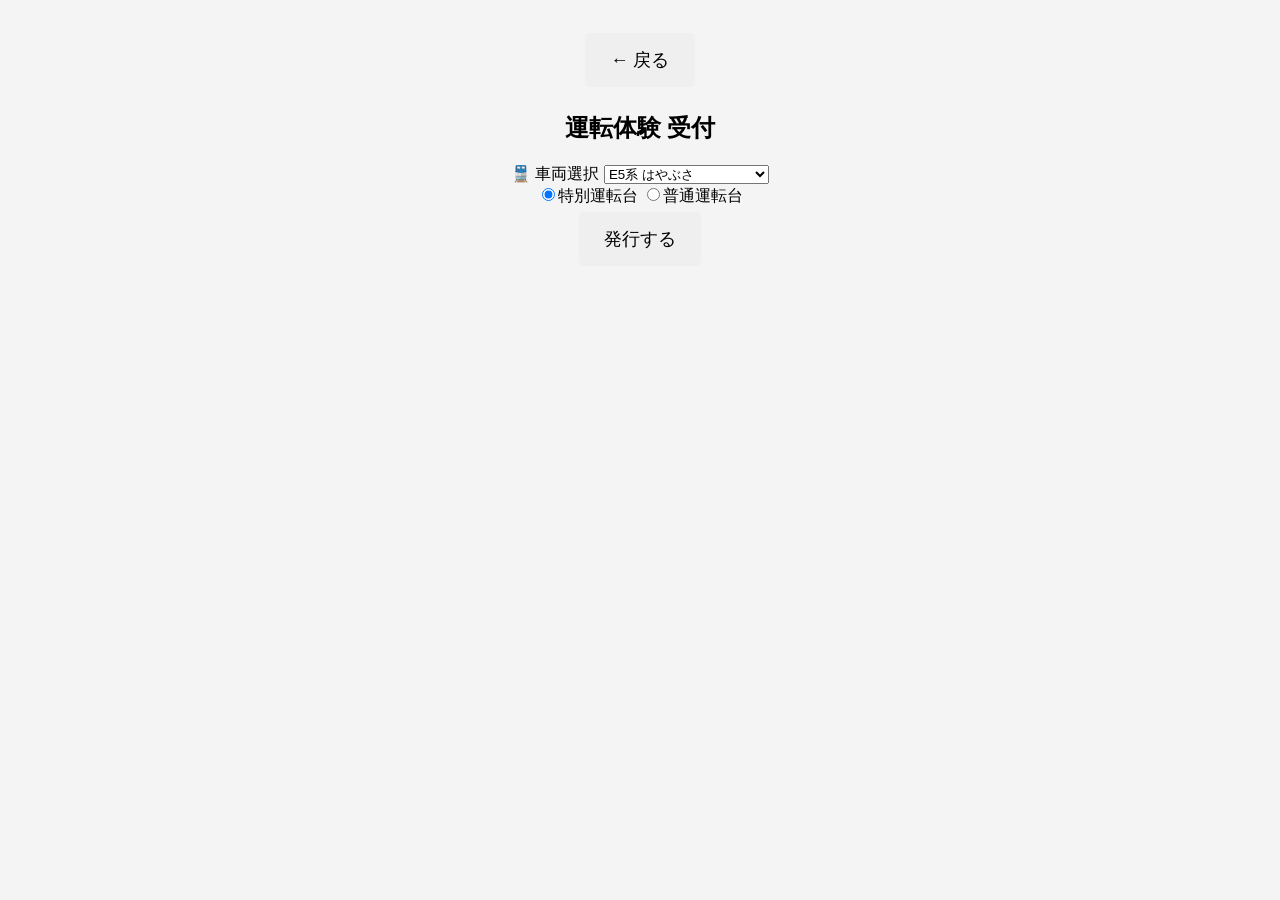
==== entry.html @ 943202d9 "Create entry.html" ====
<!DOCTYPE html>
<html lang="ja">
<head>
    <meta charset="UTF-8"><meta name="viewport" content="width=device-width, initial-scale=1.0">
    <title>受付入力</title><link rel="stylesheet" href="style.css">
</head>
<body class="entry-mode">
    <button onclick="location.href='index.html'">← 戻る</button>
    <div class="selection-card">
        <h2>運転体験 受付</h2>
        <label>🚆 車両選択</label>
        <select id="v-select" class="huge-select">
            <option value="E5系 はやぶさ">E5系 はやぶさ</option>
            <option value="E235系 山手線">E235系 山手線</option>
            <option value="ドクターイエロー">923形 ドクターイエロー</option>
        </select>
        <div class="radio-group">
            <input type="radio" id="s" name="t" value="S" checked><label for="s">特別運転台</label>
            <input type="radio" id="a" name="t" value="A"><label for="a">普通運転台</label>
        </div>
        <button id="btn" onclick="issue()" class="btn-issue-main">発行する</button>
    </div>
    <script src="script.js"></script>
    <script>
        async function issue() {
            const b = document.getElementById('btn'); b.disabled = true; b.innerText = "発行中...";
            const v = document.getElementById('v-select').value;
            const t = document.querySelector('input[name="t"]:checked').value;
            const res = await postToSheet({ action: 'issue', type: t, vehicle: v });
            if(res.result === 'success') location.href = `issued.html?id=${res.id}&v=${encodeURIComponent(v)}`;
            else { alert("失敗"); b.disabled = false; b.innerText = "発行する"; }
        }
    </script>
</body>
</html>
---- style.css ----
body { font-family: sans-serif; text-align: center; padding: 20px; background: #f4f4f4; }
button { padding: 15px 25px; font-size: 18px; cursor: pointer; border-radius: 5px; border: none; margin: 5px; }
nav { text-align: left; }
.lcd-panel { background: #000; color: #fff; padding: 30px; border: 5px solid #555; display: inline-block; margin-top: 20px; }
.info-panel { margin-top: 30px; font-size: 24px; }
.ticket { background: white; border: 2px dashed #333; padding: 40px; display: inline-block; }
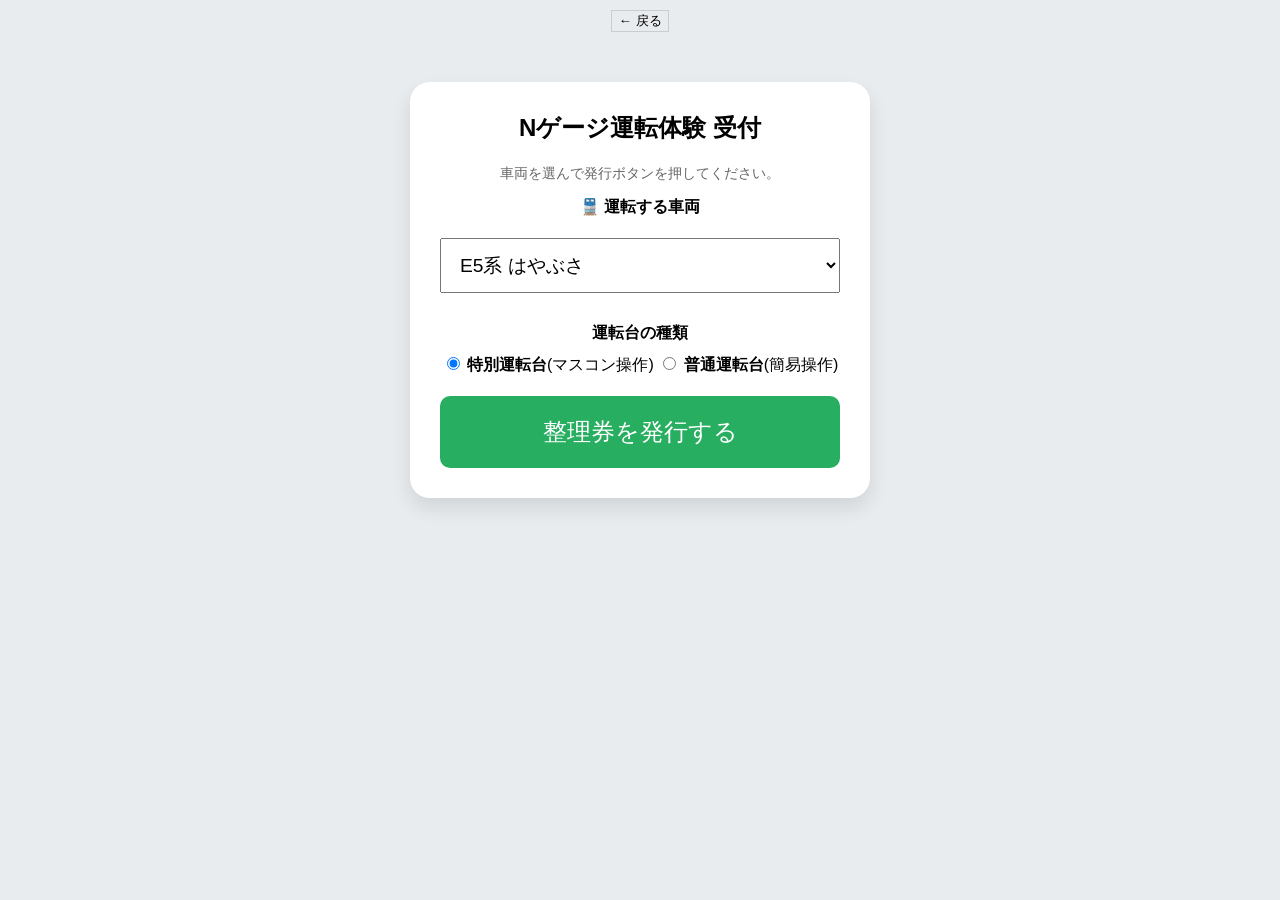
==== commit ff3ed489: "Update entry.html" ====
--- a/entry.html
+++ b/entry.html
@@ -1,34 +1,79 @@
 <!DOCTYPE html>
 <html lang="ja">
 <head>
-    <meta charset="UTF-8"><meta name="viewport" content="width=device-width, initial-scale=1.0">
-    <title>受付入力</title><link rel="stylesheet" href="style.css">
+    <meta charset="UTF-8">
+    <meta name="viewport" content="width=device-width, initial-scale=1.0">
+    <title>運転体験 受付入力</title>
+    <link rel="stylesheet" href="style.css">
 </head>
 <body class="entry-mode">
-    <button onclick="location.href='index.html'">← 戻る</button>
+    <div style="padding: 10px;">
+        <button onclick="location.href='index.html'" style="background:none; border:1px solid #ccc; cursor:pointer;">← 戻る</button>
+    </div>
+
     <div class="selection-card">
-        <h2>運転体験 受付</h2>
-        <label>🚆 車両選択</label>
-        <select id="v-select" class="huge-select">
-            <option value="E5系 はやぶさ">E5系 はやぶさ</option>
-            <option value="E235系 山手線">E235系 山手線</option>
-            <option value="ドクターイエロー">923形 ドクターイエロー</option>
-        </select>
-        <div class="radio-group">
-            <input type="radio" id="s" name="t" value="S" checked><label for="s">特別運転台</label>
-            <input type="radio" id="a" name="t" value="A"><label for="a">普通運転台</label>
+        <header class="entry-header">
+            <h2 style="margin-top:0;">Nゲージ運転体験 受付</h2>
+            <p style="font-size:0.9rem; color:#666;">車両を選んで発行ボタンを押してください。</p>
+        </header>
+
+        <div class="form-group">
+            <label style="font-weight:bold; display:block; margin-bottom:10px;">🚆 運転する車両</label>
+            <select id="v-select" class="huge-select">
+                <option value="E5系 はやぶさ">E5系 はやぶさ</option>
+                <option value="E235系 山手線">E235系 山手線</option>
+                <option value="923形 ドクターイエロー">923形 ドクターイエロー</option>
+                <option value="N700S のぞみ">N700S のぞみ</option>
+            </select>
         </div>
-        <button id="btn" onclick="issue()" class="btn-issue-main">発行する</button>
+
+        <div class="type-selector" style="margin-top:20px;">
+            <label style="font-weight:bold; display:block; margin-bottom:10px;">運転台の種類</label>
+            <div class="radio-group">
+                <input type="radio" id="s" name="t" value="S" checked>
+                <label for="s"><strong>特別運転台</strong><span>(マスコン操作)</span></label>
+                
+                <input type="radio" id="a" name="t" value="A">
+                <label for="a"><strong>普通運転台</strong><span>(簡易操作)</span></label>
+            </div>
+        </div>
+
+        <button id="btn" onclick="issue()" class="btn-issue-main">
+            整理券を発行する
+        </button>
     </div>
+
     <script src="script.js"></script>
     <script>
         async function issue() {
-            const b = document.getElementById('btn'); b.disabled = true; b.innerText = "発行中...";
+            const b = document.getElementById('btn'); 
             const v = document.getElementById('v-select').value;
             const t = document.querySelector('input[name="t"]:checked').value;
-            const res = await postToSheet({ action: 'issue', type: t, vehicle: v });
-            if(res.result === 'success') location.href = `issued.html?id=${res.id}&v=${encodeURIComponent(v)}`;
-            else { alert("失敗"); b.disabled = false; b.innerText = "発行する"; }
+
+            // ボタン無効化
+            b.disabled = true; 
+            b.innerText = "通信中...";
+
+            try {
+                const res = await postToSheet({ action: 'issue', type: t, vehicle: v });
+                
+                if(res.result === 'success') {
+                    // 【重要】ブラウザのメモリに番号と車両を保存する
+                    localStorage.setItem('my_ticket_id', res.id);
+                    localStorage.setItem('my_ticket_v', v);
+                    
+                    // 整理券表示画面へ移動
+                    location.href = `issued.html?id=${res.id}&v=${encodeURIComponent(v)}`;
+                } else {
+                    alert("発行に失敗しました。通信環境を確認してください。");
+                    b.disabled = false;
+                    b.innerText = "整理券を発行する";
+                }
+            } catch (e) {
+                alert("エラーが発生しました。");
+                b.disabled = false;
+                b.innerText = "整理券を発行する";
+            }
         }
     </script>
 </body>
--- a/style.css
+++ b/style.css
@@ -1,6 +1,17 @@
-body { font-family: sans-serif; text-align: center; padding: 20px; background: #f4f4f4; }
-button { padding: 15px 25px; font-size: 18px; cursor: pointer; border-radius: 5px; border: none; margin: 5px; }
-nav { text-align: left; }
-.lcd-panel { background: #000; color: #fff; padding: 30px; border: 5px solid #555; display: inline-block; margin-top: 20px; }
-.info-panel { margin-top: 30px; font-size: 24px; }
-.ticket { background: white; border: 2px dashed #333; padding: 40px; display: inline-block; }
+body { font-family: sans-serif; margin: 0; text-align: center; background: #f4f5f7; }
+.top-nav { background: #fff; padding: 15px; box-shadow: 0 2px 5px rgba(0,0,0,0.1); margin-bottom: 20px; }
+.btn-entry { background: #e67e22; color: #fff; border: none; padding: 15px 30px; border-radius: 30px; font-size: 1.2rem; cursor: pointer; }
+.lcd-panel { background: #111; color: #ff9900; padding: 20px; border: 5px solid #444; border-radius: 10px; max-width: 600px; margin: 20px auto; }
+.lcd-number { font-size: 5rem; font-weight: bold; padding: 20px 0; }
+.status-grid { display: flex; justify-content: center; gap: 10px; }
+.status-card { background: #fff; padding: 15px; border-radius: 10px; width: 150px; }
+.entry-mode { background: #e9ecef; }
+.selection-card { background: #fff; padding: 30px; border-radius: 20px; max-width: 400px; margin: 40px auto; box-shadow: 0 10px 20px rgba(0,0,0,0.1); }
+.huge-select { width: 100%; padding: 15px; font-size: 1.2rem; margin: 10px 0; }
+.btn-issue-main { width: 100%; padding: 20px; background: #27ae60; color: #fff; border: none; border-radius: 10px; font-size: 1.5rem; margin-top: 20px; }
+.staff-grid { display: grid; grid-template-columns: 1fr 1fr; gap: 20px; padding: 20px; }
+.panel { background: #fff; padding: 15px; border-radius: 10px; }
+.ticket-page { background: #333; height: 100vh; display: flex; flex-direction: column; align-items: center; justify-content: center; }
+.ticket-container { background: #fffbe6; padding: 30px; border-radius: 10px; border: 2px solid #d4af37; }
+.ticket-id { font-size: 4rem; font-weight: bold; }
+.list-item { border-bottom: 1px solid #eee; padding: 10px; display: flex; justify-content: space-between; }
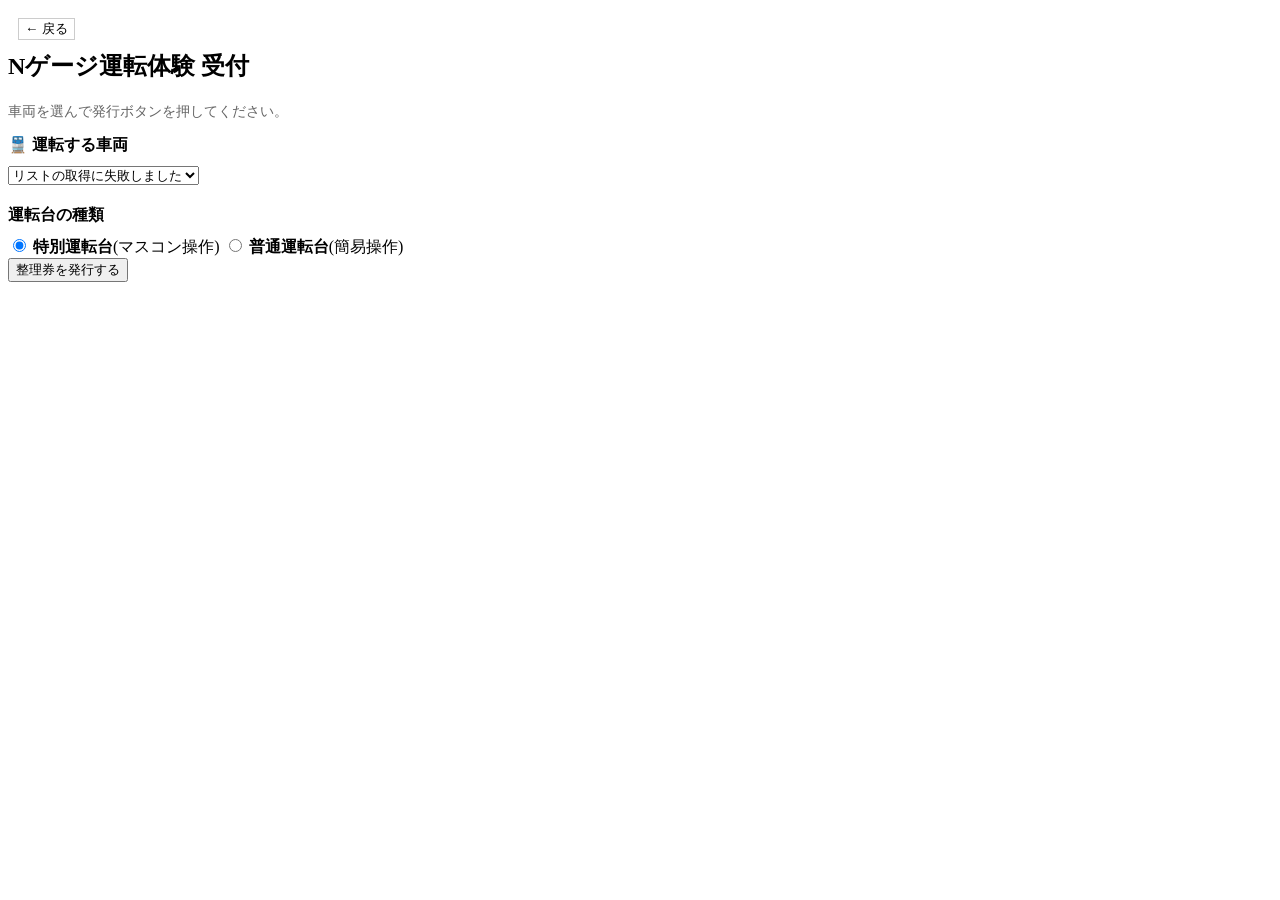
==== commit 48533ad7: "Update entry.html" ====
--- a/entry.html
+++ b/entry.html
@@ -8,7 +8,7 @@
 </head>
 <body class="entry-mode">
     <div style="padding: 10px;">
-        <button onclick="location.href='index.html'" style="background:none; border:1px solid #ccc; cursor:pointer;">← 戻る</button>
+        <button onclick="location.href='monitor.html'" style="background:none; border:1px solid #ccc; cursor:pointer;">← 戻る</button>
     </div>
 
     <div class="selection-card">
@@ -20,10 +20,7 @@
         <div class="form-group">
             <label style="font-weight:bold; display:block; margin-bottom:10px;">🚆 運転する車両</label>
             <select id="v-select" class="huge-select">
-                <option value="E5系 はやぶさ">E5系 はやぶさ</option>
-                <option value="E235系 山手線">E235系 山手線</option>
-                <option value="923形 ドクターイエロー">923形 ドクターイエロー</option>
-                <option value="N700S のぞみ">N700S のぞみ</option>
+                <option value="">車両リスト読込中...</option>
             </select>
         </div>
 
@@ -45,27 +42,64 @@
 
     <script src="script.js"></script>
     <script>
+        // --- ページ読み込み時にマスターデータを取得 ---
+        async function loadMasterData() {
+            const vSelect = document.getElementById('v-select');
+            const API_URL = "https://script.google.com/macros/s/AKfycbwlzBgQoST_MLC8nvPeJSMQBHnIFouiEB8MI6N2s-oObA0HP-X_txcevkIv8q7UFpfLJQ/exec";
+
+            try {
+                // sheet=master を指定して車両リストを取得
+                const response = await fetch(`${API_URL}?sheet=master`);
+                const data = await response.json();
+                
+                if (data && data.vehicles && data.vehicles.length > 0) {
+                    vSelect.innerHTML = ''; // 読込中メッセージをクリア
+                    data.vehicles.forEach(v => {
+                        const opt = document.createElement('option');
+                        opt.value = v;
+                        opt.textContent = v;
+                        vSelect.appendChild(opt);
+                    });
+                } else {
+                    vSelect.innerHTML = '<option value="">利用可能な車両がありません</option>';
+                }
+            } catch (e) {
+                console.error("Master Load Error:", e);
+                vSelect.innerHTML = '<option value="">リストの取得に失敗しました</option>';
+            }
+        }
+
+        // ページロード時に実行
+        window.addEventListener('load', loadMasterData);
+
+        // --- 整理券発行処理 ---
         async function issue() {
             const b = document.getElementById('btn'); 
             const v = document.getElementById('v-select').value;
             const t = document.querySelector('input[name="t"]:checked').value;
+            const API_URL = "https://script.google.com/macros/s/AKfycbwlzBgQoST_MLC8nvPeJSMQBHnIFouiEB8MI6N2s-oObA0HP-X_txcevkIv8q7UFpfLJQ/exec";
 
-            // ボタン無効化
+            if (!v) {
+                alert("車両を選択してください。");
+                return;
+            }
+
             b.disabled = true; 
             b.innerText = "通信中...";
 
             try {
-                const res = await postToSheet({ action: 'issue', type: t, vehicle: v });
+                const response = await fetch(API_URL, {
+                    method: "POST",
+                    body: JSON.stringify({ action: 'issue', type: t, vehicle: v })
+                });
+                const res = await response.json();
                 
                 if(res.result === 'success') {
-                    // 【重要】ブラウザのメモリに番号と車両を保存する
                     localStorage.setItem('my_ticket_id', res.id);
                     localStorage.setItem('my_ticket_v', v);
-                    
-                    // 整理券表示画面へ移動
                     location.href = `issued.html?id=${res.id}&v=${encodeURIComponent(v)}`;
                 } else {
-                    alert("発行に失敗しました。通信環境を確認してください。");
+                    alert("発行に失敗しました。");
                     b.disabled = false;
                     b.innerText = "整理券を発行する";
                 }
--- a/style.css
+++ b/style.css
@@ -1,17 +1,67 @@
-body { font-family: sans-serif; margin: 0; text-align: center; background: #f4f5f7; }
-.top-nav { background: #fff; padding: 15px; box-shadow: 0 2px 5px rgba(0,0,0,0.1); margin-bottom: 20px; }
-.btn-entry { background: #e67e22; color: #fff; border: none; padding: 15px 30px; border-radius: 30px; font-size: 1.2rem; cursor: pointer; }
-.lcd-panel { background: #111; color: #ff9900; padding: 20px; border: 5px solid #444; border-radius: 10px; max-width: 600px; margin: 20px auto; }
-.lcd-number { font-size: 5rem; font-weight: bold; padding: 20px 0; }
-.status-grid { display: flex; justify-content: center; gap: 10px; }
-.status-card { background: #fff; padding: 15px; border-radius: 10px; width: 150px; }
-.entry-mode { background: #e9ecef; }
-.selection-card { background: #fff; padding: 30px; border-radius: 20px; max-width: 400px; margin: 40px auto; box-shadow: 0 10px 20px rgba(0,0,0,0.1); }
-.huge-select { width: 100%; padding: 15px; font-size: 1.2rem; margin: 10px 0; }
-.btn-issue-main { width: 100%; padding: 20px; background: #27ae60; color: #fff; border: none; border-radius: 10px; font-size: 1.5rem; margin-top: 20px; }
-.staff-grid { display: grid; grid-template-columns: 1fr 1fr; gap: 20px; padding: 20px; }
-.panel { background: #fff; padding: 15px; border-radius: 10px; }
-.ticket-page { background: #333; height: 100vh; display: flex; flex-direction: column; align-items: center; justify-content: center; }
-.ticket-container { background: #fffbe6; padding: 30px; border-radius: 10px; border: 2px solid #d4af37; }
-.ticket-id { font-size: 4rem; font-weight: bold; }
-.list-item { border-bottom: 1px solid #eee; padding: 10px; display: flex; justify-content: space-between; }
+/* ローディング画面全体 */
+.loading-screen {
+    position: fixed;
+    top: 0; left: 0;
+    width: 100%; height: 100%;
+    background: linear-gradient(to bottom, #4CAF50, #8BC34A); /* 鉄道の風景のようなグラデーション */
+    display: flex;
+    justify-content: center;
+    align-items: center;
+    flex-direction: column;
+    z-index: 9999; /* 他のコンテンツの上に表示 */
+    opacity: 1;
+    transition: opacity 1s ease-out; /* フェードアウト用 */
+}
+
+.train-container {
+    position: relative;
+    width: 80%;
+    max-width: 500px;
+    height: 100px; /* 線路と電車の高さ */
+    display: flex;
+    flex-direction: column;
+    align-items: center;
+}
+
+.track {
+    width: 100%;
+    height: 10px;
+    background-color: #333; /* 線路の色 */
+    border-radius: 5px;
+    position: absolute;
+    bottom: 30px; /* 電車の下 */
+}
+
+.train {
+    font-size: 4rem; /* 電車の絵文字サイズ */
+    position: absolute;
+    bottom: 20px; /* 線路の上に配置 */
+    left: -10%; /* 画面外からスタート */
+    animation: train-run 4s linear infinite; /* 電車が走るアニメーション */
+    text-shadow: 2px 2px 4px rgba(0,0,0,0.5);
+}
+
+.loading-text {
+    color: #fff;
+    font-size: 1.8rem;
+    font-weight: bold;
+    margin-top: 20px;
+    text-shadow: 2px 2px 5px rgba(0,0,0,0.7);
+    animation: bounce-text 1s infinite alternate; /* ロード中文字のバウンス */
+}
+
+/* アニメーションの定義 */
+@keyframes train-run {
+    0% { left: -10%; transform: rotateY(0deg); }
+    49% { transform: rotateY(0deg); }
+    50% { left: 110%; transform: rotateY(180deg); /* 画面外で反転 */ }
+    100% { left: -10%; transform: rotateY(180deg); }
+}
+
+@keyframes bounce-text {
+    from { transform: translateY(0); }
+    to { transform: translateY(-10px); }
+}
+
+/* 他の既存スタイルはそのまま */
+/* 例: .top-nav, .lcd-panel など */
